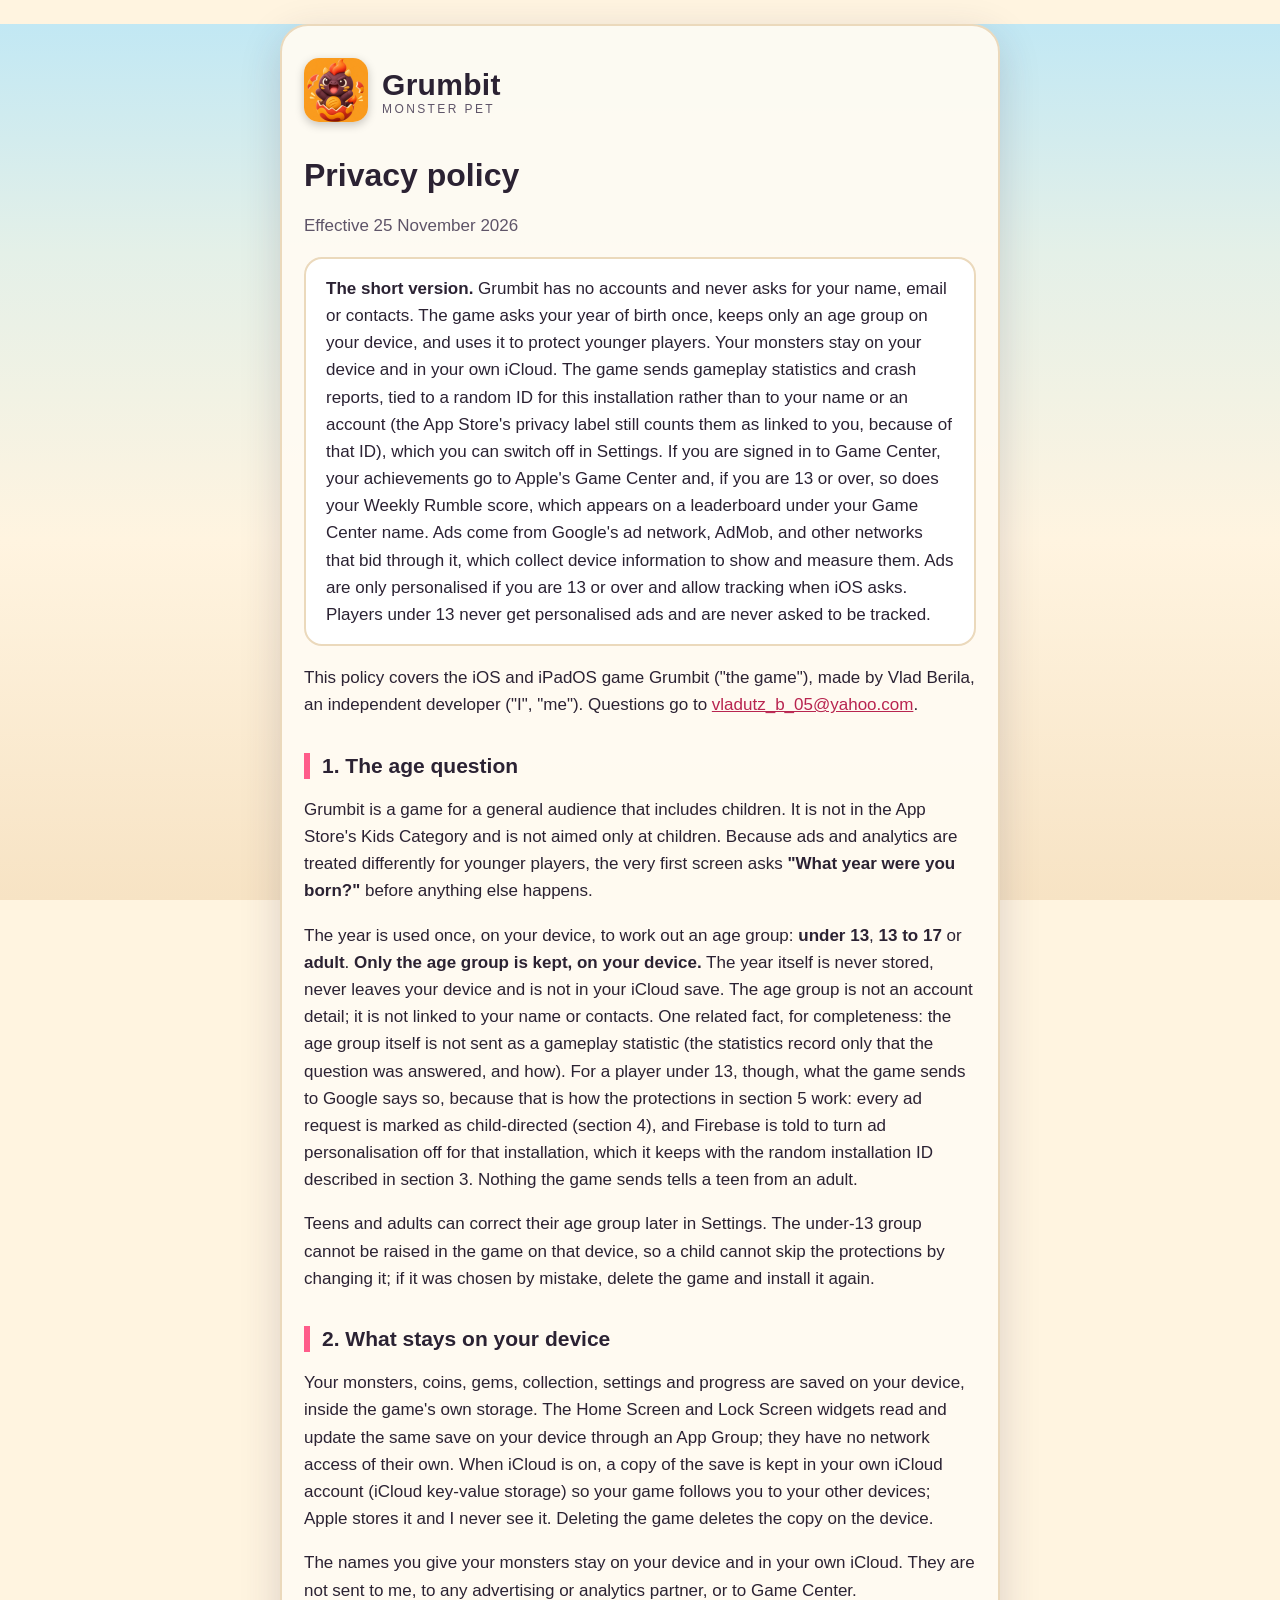
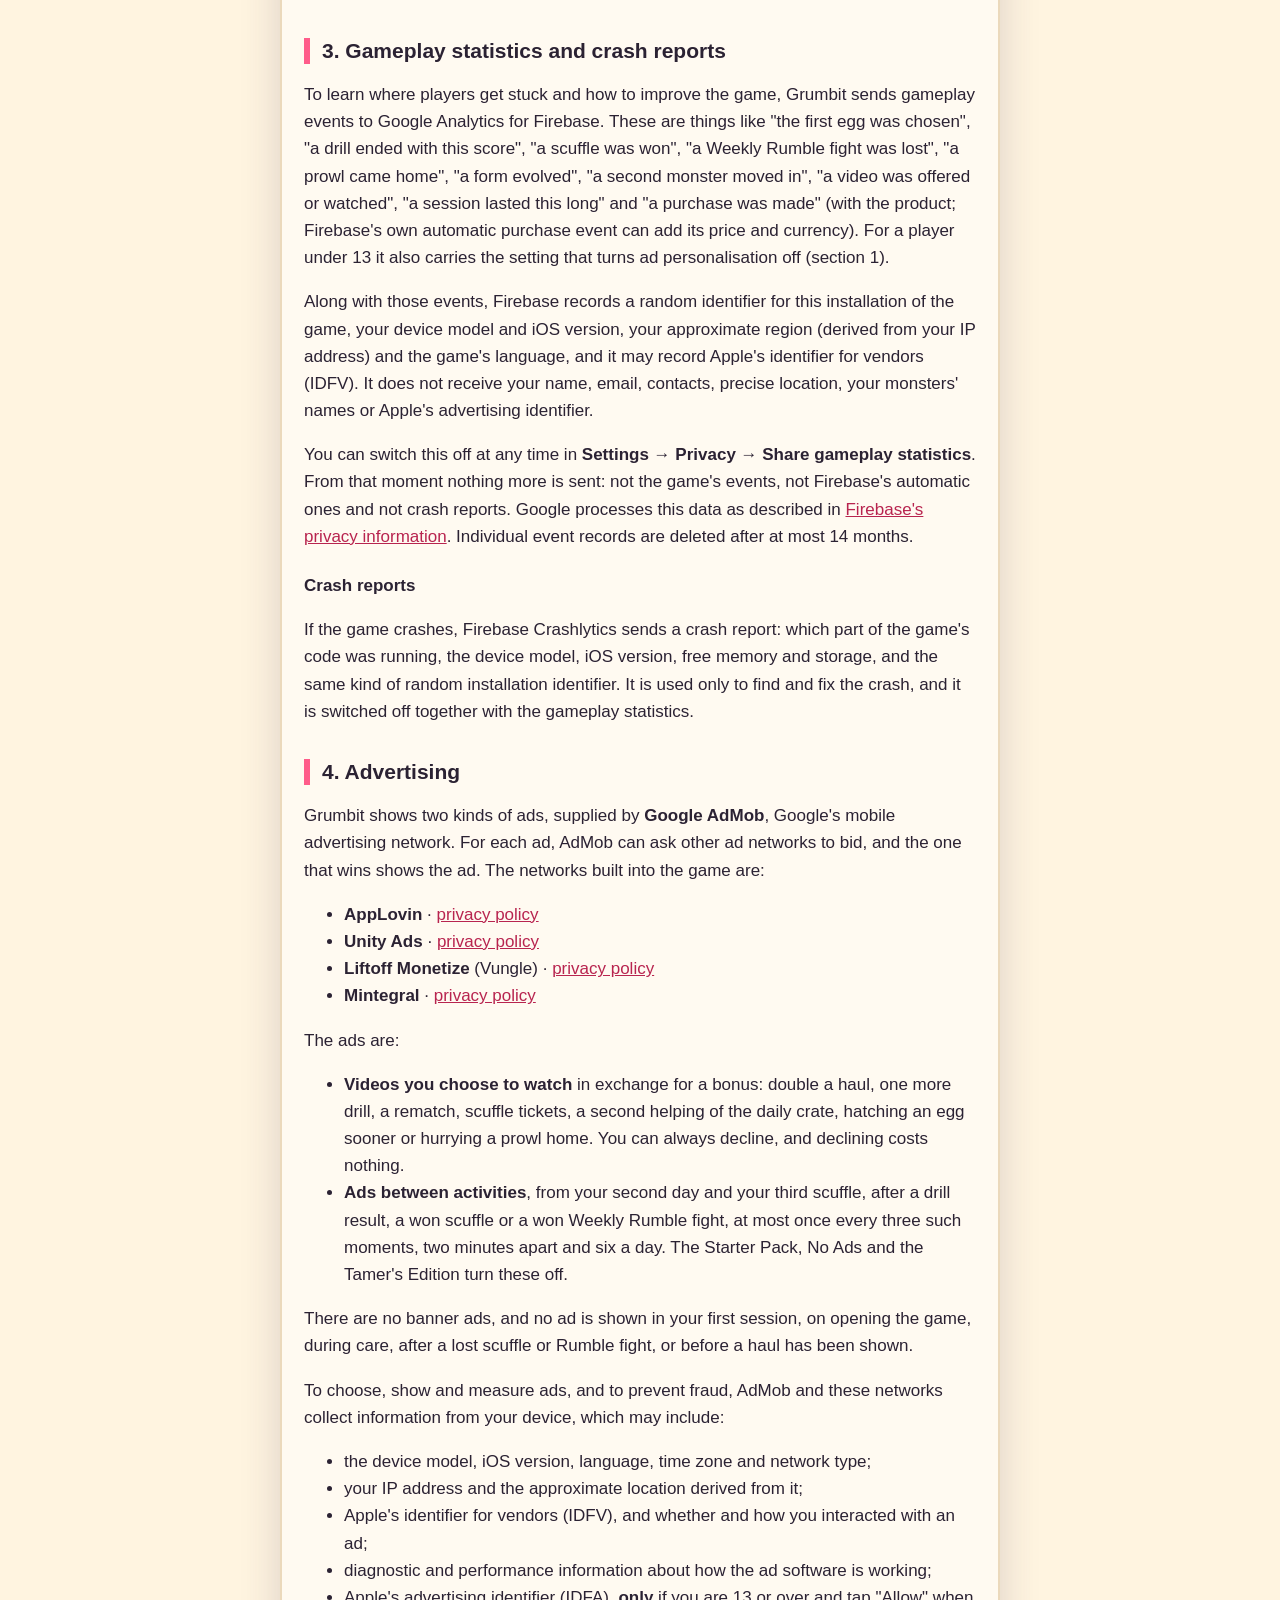
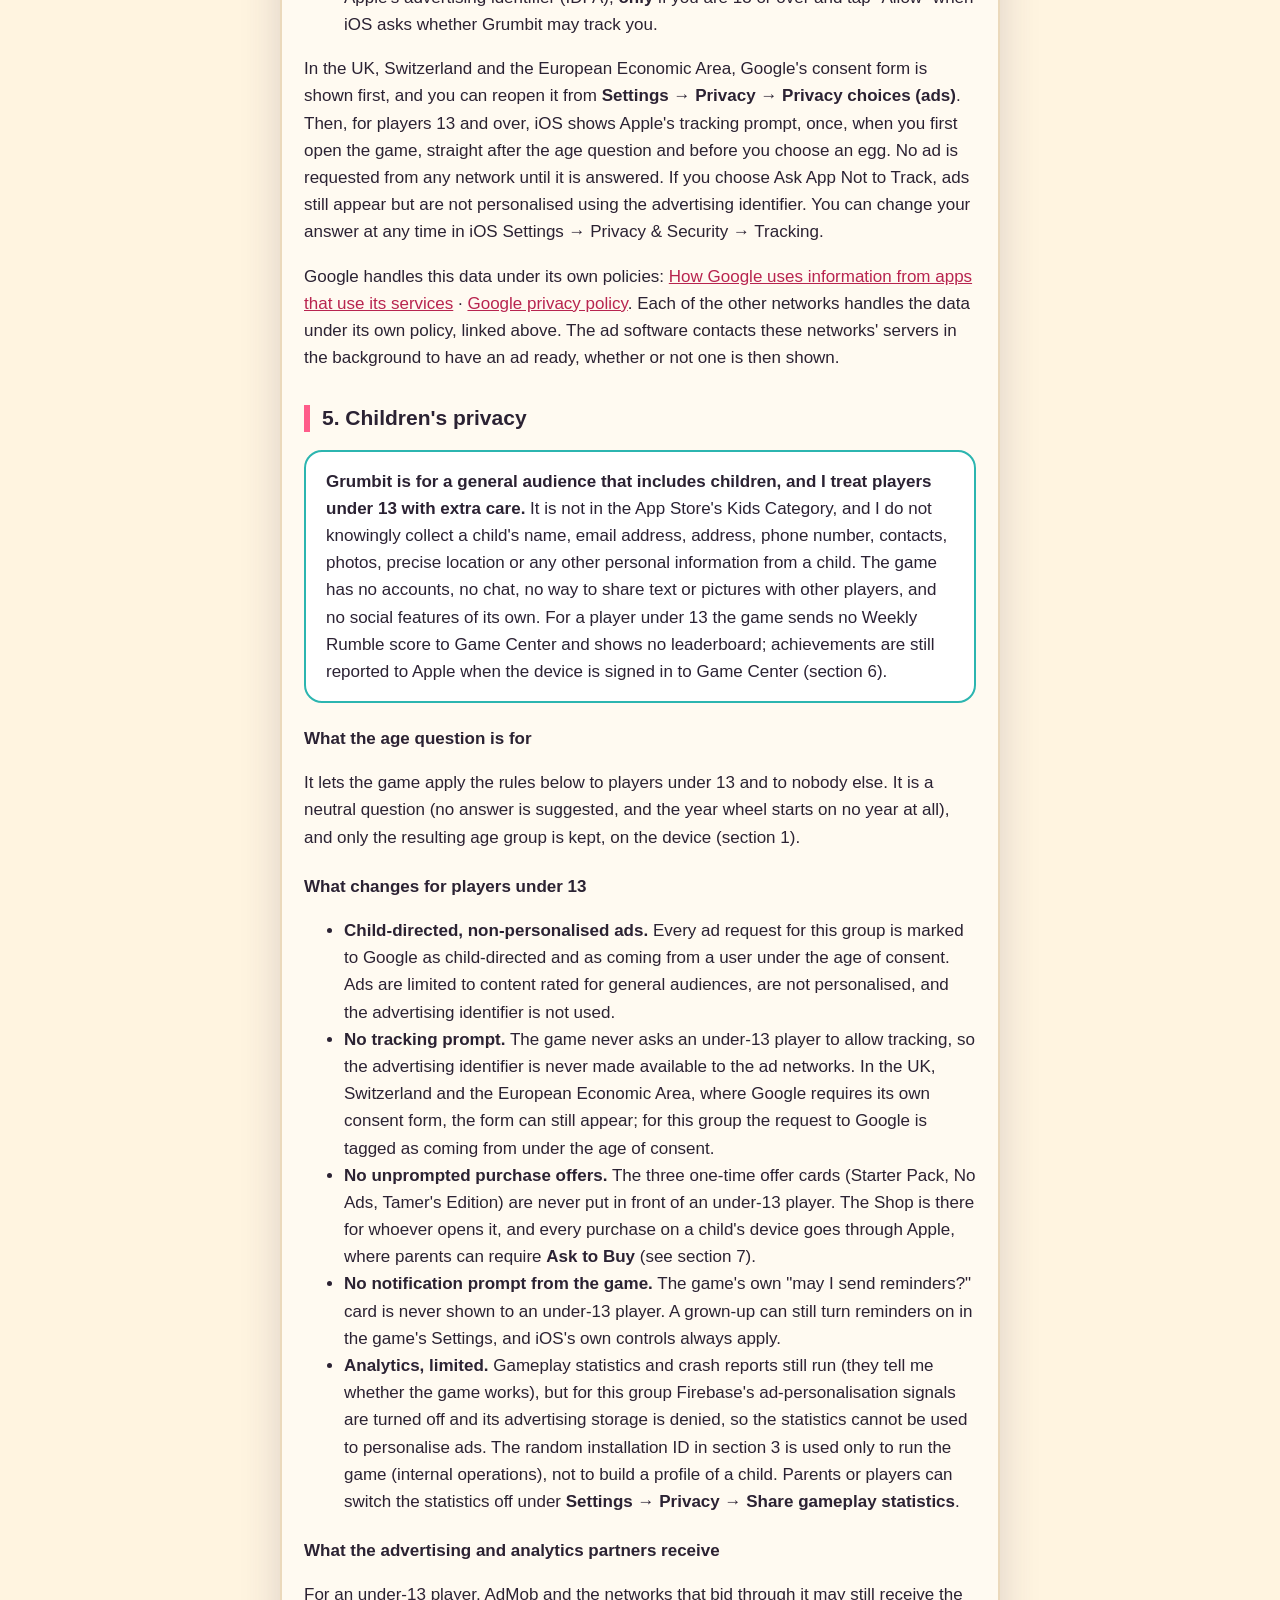
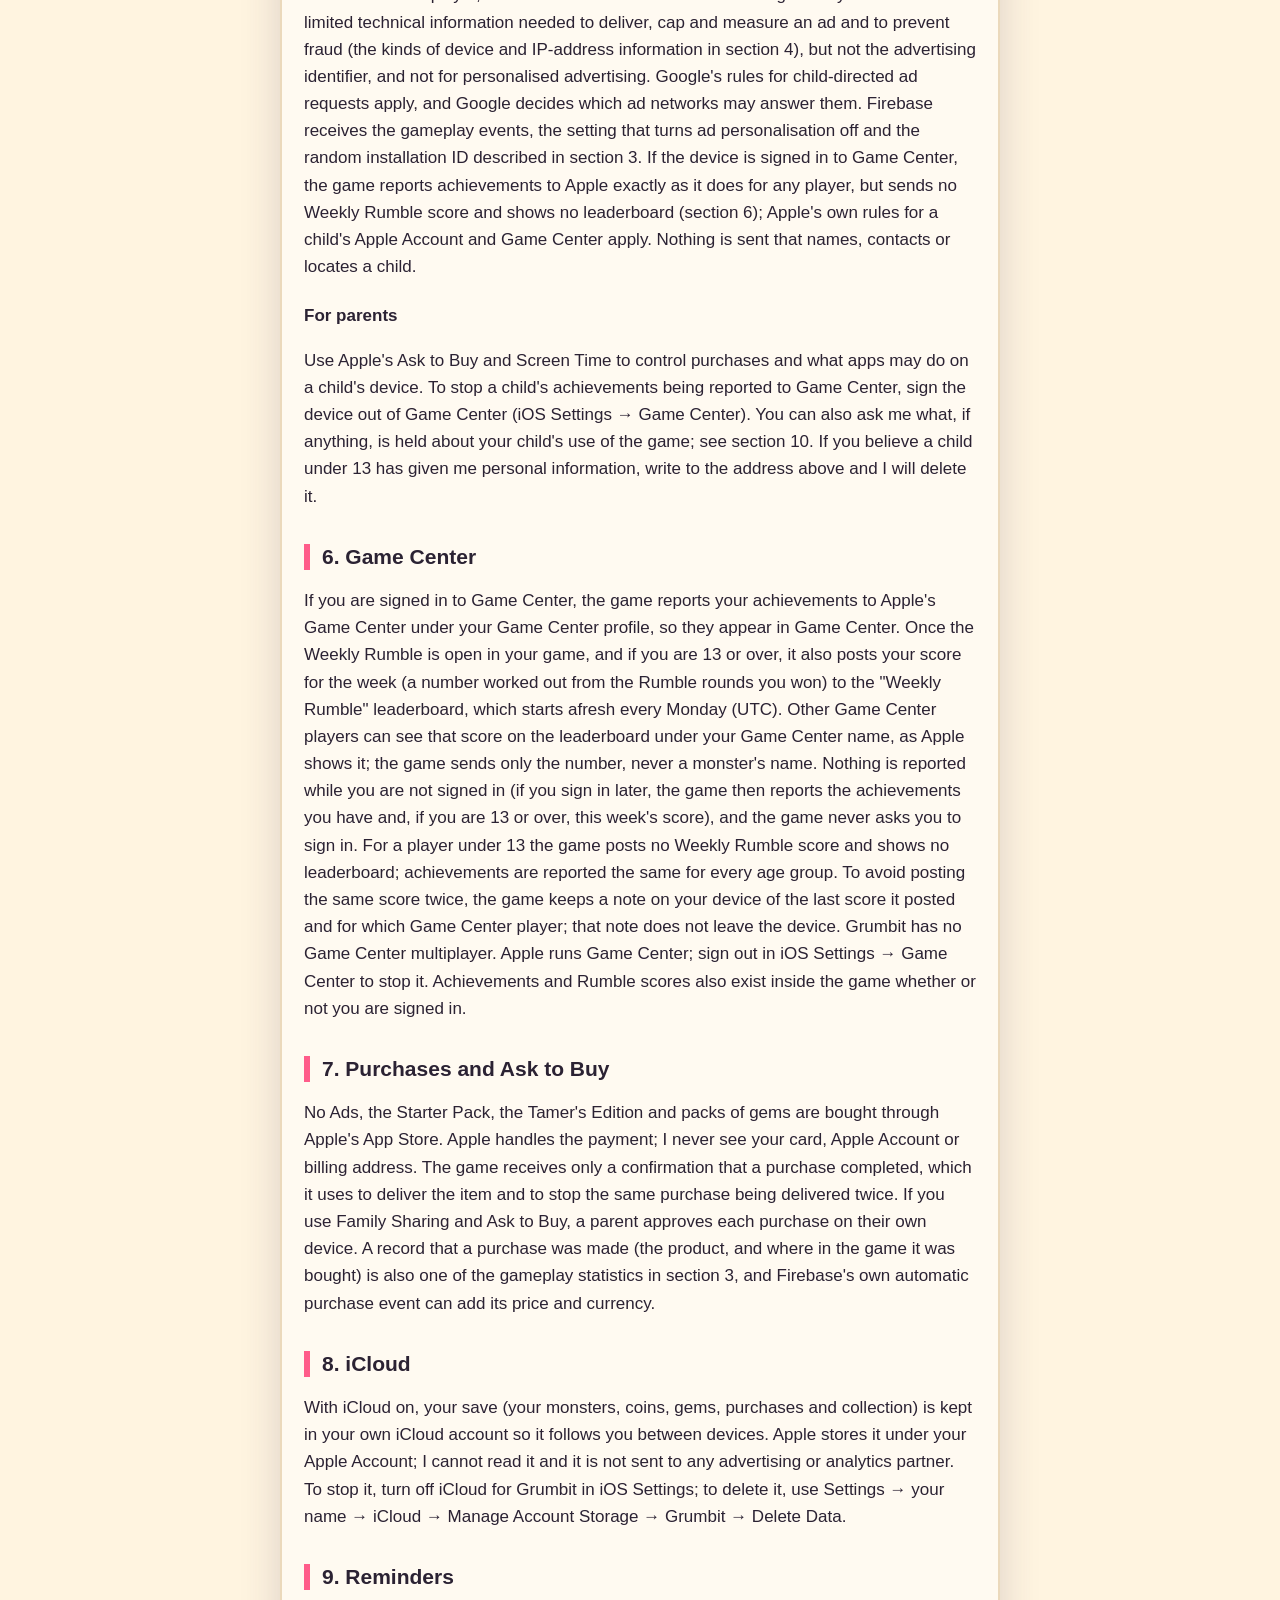
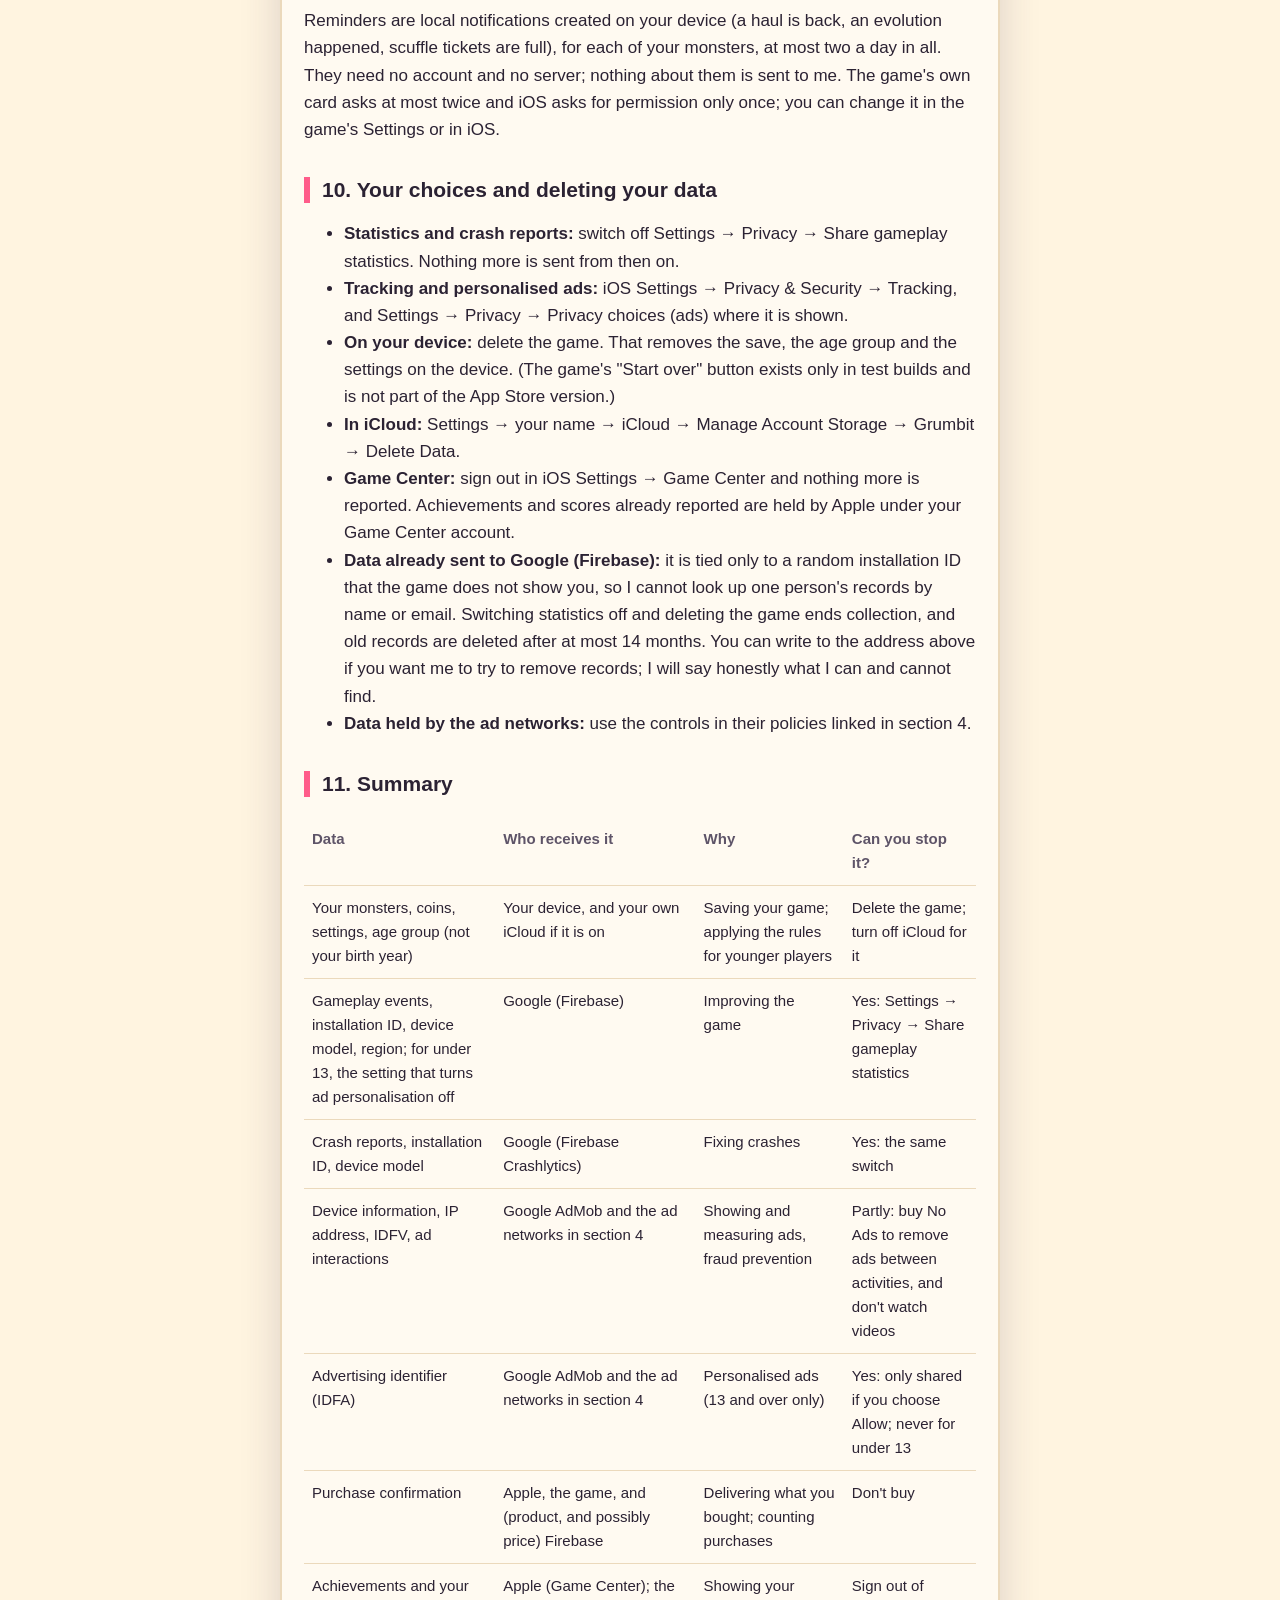
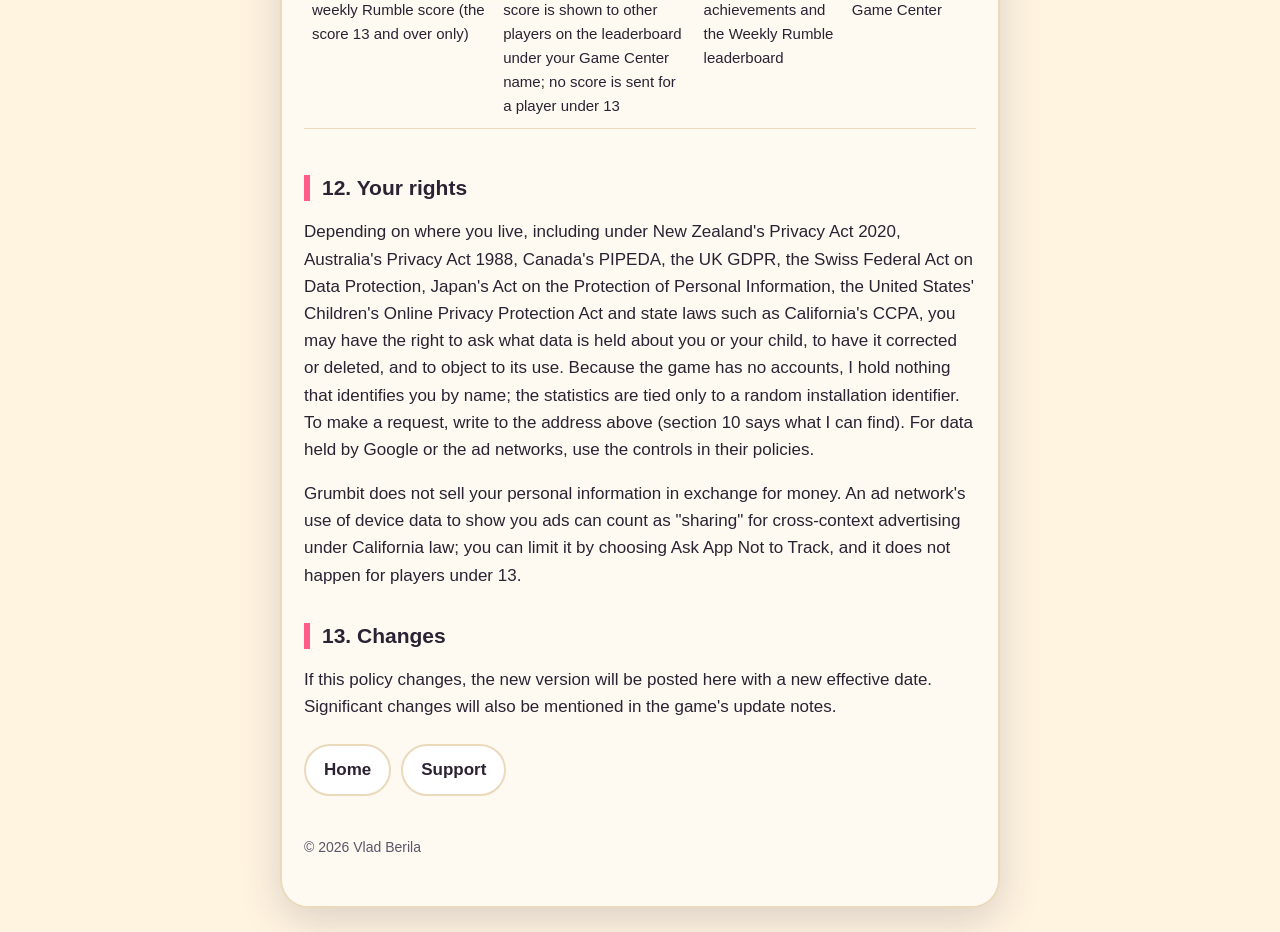
==== privacy.html @ beeee503 "Publish site from Grumbit site/" ====
<!doctype html>
<html lang="en">
<head>
  <meta charset="utf-8">
  <meta name="viewport" content="width=device-width, initial-scale=1">
  <title>Grumbit Privacy Policy</title>
  <meta name="description" content="What Grumbit collects, why, what changes for players under 13, and how to switch it off.">
  <link rel="icon" href="icon.png">
  <link rel="stylesheet" href="style.css">
</head>
<body>
<main>
  <header class="brand">
    <a href="./"><img src="icon.png" alt=""></a>
    <a href="./">
      <div class="name">Grumbit</div>
      <div class="tagline">Monster pet</div>
    </a>
  </header>

  <h1>Privacy policy</h1>
  <p class="dim">Effective 25 November 2026</p>

  <div class="panel">
    <p><strong>The short version.</strong> Grumbit has no accounts and never asks for your name,
    email or contacts. The game asks your year of birth once, keeps only an age group on your
    device, and uses it to protect younger players. Your monsters stay on your device and in
    your own iCloud. The game sends gameplay statistics and crash reports, tied to a random ID for
    this installation rather than to your name or an account (the App Store's privacy label still
    counts them as linked to you, because of that ID), which you can switch off in Settings. If you are signed in to Game Center,
    your achievements go to Apple's Game Center and, if you are 13 or over, so does your Weekly
    Rumble score, which appears on a leaderboard under your Game Center name. Ads come from Google's ad network,
    AdMob, and other networks that bid through it, which collect device information to show and
    measure them. Ads are only personalised if you are 13 or over and allow tracking when iOS
    asks. Players under 13 never get personalised ads and are never asked to be tracked.</p>
  </div>

  <p>This policy covers the iOS and iPadOS game Grumbit ("the game"), made by Vlad Berila, an
  independent developer ("I", "me"). Questions go to
  <a href="mailto:vladutz_b_05@yahoo.com?subject=Grumbit%20privacy">vladutz_b_05@yahoo.com</a>.</p>

  <h2>1. The age question</h2>
  <p>Grumbit is a game for a general audience that includes children. It is not in the App
  Store's Kids Category and is not aimed only at children. Because ads and analytics are
  treated differently for younger players, the very first screen asks <strong>"What year were
  you born?"</strong> before anything else happens.</p>
  <p>The year is used once, on your device, to work out an age group: <strong>under 13</strong>,
  <strong>13 to 17</strong> or <strong>adult</strong>. <strong>Only the age group is kept, on
  your device.</strong> The year itself is never stored, never leaves your device and is not in
  your iCloud save. The age group is not an account detail; it is not linked to your name or
  contacts. One related fact, for completeness: the age group itself is not sent as a gameplay
  statistic (the statistics record only that the question was answered, and how). For a player
  under 13, though, what the game sends to Google says so, because that is how the protections in
  section 5 work: every ad request is marked as child-directed (section 4), and Firebase is told
  to turn ad personalisation off for that installation, which it keeps with the random
  installation ID described in section 3. Nothing the game sends tells a teen from an adult.</p>
  <p>Teens and adults can correct their age group later in Settings. The under-13 group cannot
  be raised in the game on that device, so a child cannot skip the protections by changing it;
  if it was chosen by mistake, delete the game and install it again.</p>

  <h2>2. What stays on your device</h2>
  <p>Your monsters, coins, gems, collection, settings and progress are saved on your device,
  inside the game's own storage. The Home Screen and Lock Screen widgets read and update the
  same save on your device through an App Group; they have no network access of their own. When
  iCloud is on, a copy of the save is kept in your own iCloud account (iCloud key-value storage)
  so your game follows you to your other devices; Apple stores it and I never see it. Deleting
  the game deletes the copy on the device.</p>
  <p>The names you give your monsters stay on your device and in your own iCloud. They are not
  sent to me, to any advertising or analytics partner, or to Game Center.</p>

  <h2>3. Gameplay statistics and crash reports</h2>
  <p>To learn where players get stuck and how to improve the game, Grumbit sends gameplay events
  to Google Analytics for Firebase. These are things like "the first egg was chosen", "a drill
  ended with this score", "a scuffle was won", "a Weekly Rumble fight was lost", "a prowl came
  home", "a form evolved", "a second monster moved in", "a video was offered or watched", "a
  session lasted this long" and "a purchase was made" (with the product; Firebase's own
  automatic purchase event can add its price and currency). For a player under 13 it also
  carries the setting that turns ad personalisation off (section 1).</p>
  <p>Along with those events, Firebase records a random identifier for this installation of the
  game, your device model and iOS version, your approximate region (derived from your IP
  address) and the game's language, and it may record Apple's identifier for vendors (IDFV). It
  does not receive your name, email, contacts, precise location, your monsters' names or Apple's
  advertising identifier.</p>
  <p>You can switch this off at any time in <strong>Settings → Privacy → Share gameplay
  statistics</strong>. From that moment nothing more is sent: not the game's events, not
  Firebase's automatic ones and not crash reports. Google processes this data as described in
  <a href="https://firebase.google.com/support/privacy">Firebase's privacy information</a>.
  Individual event records are deleted after at most 14 months.</p>
  <h3>Crash reports</h3>
  <p>If the game crashes, Firebase Crashlytics sends a crash report: which part of the game's
  code was running, the device model, iOS version, free memory and storage, and the same kind of
  random installation identifier. It is used only to find and fix the crash, and it is switched
  off together with the gameplay statistics.</p>

  <h2>4. Advertising</h2>
  <p>Grumbit shows two kinds of ads, supplied by <strong>Google AdMob</strong>, Google's mobile
  advertising network. For each ad, AdMob can ask other ad networks to bid, and the one that
  wins shows the ad. The networks built into the game are:</p>
  <ul>
    <li><strong>AppLovin</strong> ·
      <a href="https://www.applovin.com/privacy/">privacy policy</a></li>
    <li><strong>Unity Ads</strong> ·
      <a href="https://unity.com/legal/privacy-policy">privacy policy</a></li>
    <li><strong>Liftoff Monetize</strong> (Vungle) ·
      <a href="https://liftoff.io/privacy-policy/">privacy policy</a></li>
    <li><strong>Mintegral</strong> ·
      <a href="https://www.mintegral.com/en/privacy/">privacy policy</a></li>
  </ul>
  <p>The ads are:</p>
  <ul>
    <li><strong>Videos you choose to watch</strong> in exchange for a bonus: double a haul, one
    more drill, a rematch, scuffle tickets, a second helping of the daily crate, hatching an
    egg sooner or hurrying a prowl home. You can always decline, and declining costs nothing.</li>
    <li><strong>Ads between activities</strong>, from your second day and your third scuffle,
    after a drill result, a won scuffle or a won Weekly Rumble fight, at most once every three such
    moments, two minutes apart and six a day. The Starter Pack, No Ads and the Tamer's Edition turn
    these off.</li>
  </ul>
  <p>There are no banner ads, and no ad is shown in your first session, on opening the game,
  during care, after a lost scuffle or Rumble fight, or before a haul has been shown.</p>
  <p>To choose, show and measure ads, and to prevent fraud, AdMob and these networks collect
  information from your device, which may include:</p>
  <ul>
    <li>the device model, iOS version, language, time zone and network type;</li>
    <li>your IP address and the approximate location derived from it;</li>
    <li>Apple's identifier for vendors (IDFV), and whether and how you interacted with an
    ad;</li>
    <li>diagnostic and performance information about how the ad software is working;</li>
    <li>Apple's advertising identifier (IDFA), <strong>only</strong> if you are 13 or over and
    tap "Allow" when iOS asks whether Grumbit may track you.</li>
  </ul>
  <p>In the UK, Switzerland and the European Economic Area, Google's consent form is shown first,
  and you can reopen it from <strong>Settings → Privacy → Privacy choices (ads)</strong>.
  Then, for players 13 and over, iOS shows Apple's tracking prompt, once, when you first open
  the game, straight after the age question and before you choose an egg. No ad is requested
  from any network until it is answered. If you choose Ask App Not to Track, ads still appear but
  are not personalised using the advertising identifier. You can change your answer at any time
  in iOS Settings → Privacy &amp; Security → Tracking.</p>
  <p>Google handles this data under its own policies:
  <a href="https://policies.google.com/technologies/partner-sites">How Google uses information
  from apps that use its services</a> ·
  <a href="https://policies.google.com/privacy">Google privacy policy</a>. Each of the other
  networks handles the data under its own policy, linked above. The ad software contacts these
  networks' servers in the background to have an ad ready, whether or not one is then shown.</p>

  <h2 id="children">5. Children's privacy</h2>
  <div class="panel kids">
    <p><strong>Grumbit is for a general audience that includes children, and I treat players
    under 13 with extra care.</strong> It is not in the App Store's Kids Category, and I do not
    knowingly collect a child's name, email address, address, phone number, contacts, photos,
    precise location or any other personal information from a child. The game has no accounts,
    no chat, no way to share text or pictures with other players, and no social features of its
    own. For a player under 13 the game sends no Weekly Rumble score to Game Center and shows no
    leaderboard; achievements are still reported to Apple when the device is signed in to Game
    Center (section 6).</p>
  </div>
  <h3>What the age question is for</h3>
  <p>It lets the game apply the rules below to players under 13 and to nobody else. It is a
  neutral question (no answer is suggested, and the year wheel starts on no year at all), and
  only the resulting age group is kept, on the device (section 1).</p>
  <h3>What changes for players under 13</h3>
  <ul>
    <li><strong>Child-directed, non-personalised ads.</strong> Every ad request for this group is
    marked to Google as child-directed and as coming from a user under the age of consent. Ads
    are limited to content rated for general audiences, are not personalised, and the advertising
    identifier is not used.</li>
    <li><strong>No tracking prompt.</strong> The game never asks an under-13 player to allow
    tracking, so the advertising identifier is never made available to the ad networks. In the
    UK, Switzerland and the European Economic Area, where Google requires its own consent form,
    the form can still appear; for this group the request to Google is tagged as coming from
    under the age of consent.</li>
    <li><strong>No unprompted purchase offers.</strong> The three one-time offer cards (Starter
    Pack, No Ads, Tamer's Edition) are never put in front of an under-13 player. The Shop is
    there for whoever opens it, and every purchase on a child's device goes through Apple, where
    parents can require <strong>Ask to Buy</strong> (see section 7).</li>
    <li><strong>No notification prompt from the game.</strong> The game's own "may I send
    reminders?" card is never shown to an under-13 player. A grown-up can still turn reminders on
    in the game's Settings, and iOS's own controls always apply.</li>
    <li><strong>Analytics, limited.</strong> Gameplay statistics and crash reports still run
    (they tell me whether the game works), but for this group Firebase's ad-personalisation
    signals are turned off and its advertising storage is denied, so the statistics cannot be
    used to personalise ads. The random installation ID in section 3 is used only to run the game
    (internal operations), not to build a profile of a child. Parents or players can switch the
    statistics off under <strong>Settings → Privacy → Share gameplay statistics</strong>.</li>
  </ul>
  <h3>What the advertising and analytics partners receive</h3>
  <p>For an under-13 player, AdMob and the networks that bid through it may still receive the
  limited technical information needed to deliver, cap and measure an ad and to prevent fraud
  (the kinds of device and IP-address information in section 4), but not the advertising
  identifier, and not for personalised advertising. Google's rules for child-directed ad
  requests apply, and Google decides which ad networks may answer them. Firebase receives the
  gameplay events, the setting that turns ad personalisation off and the random installation ID
  described in section 3. If the device is signed in to Game Center, the game reports
  achievements to Apple exactly as it does for any player, but sends no Weekly Rumble score and
  shows no leaderboard (section 6); Apple's own rules for a child's Apple Account and Game Center
  apply. Nothing is sent that names, contacts or
  locates a child.</p>
  <h3>For parents</h3>
  <p>Use Apple's Ask to Buy and Screen Time to control purchases and what apps may do on a
  child's device. To stop a child's achievements being reported to Game Center, sign the device out
  of Game Center (iOS Settings → Game Center). You can also ask me what, if anything, is held about your child's use of the
  game; see section 10. If you believe a child under 13 has given me personal information, write
  to the address above and I will delete it.</p>

  <h2>6. Game Center</h2>
  <p>If you are signed in to Game Center, the game reports your achievements to Apple's Game
  Center under your Game Center profile, so they appear in Game Center. Once the Weekly Rumble is
  open in your game, and if you are 13 or over, it also posts your score for the week (a number worked out from the Rumble
  rounds you won) to the "Weekly Rumble" leaderboard, which starts afresh every Monday (UTC).
  Other Game Center players can see that score on the leaderboard under your Game Center name, as
  Apple shows it; the game sends only the number, never a monster's name. Nothing is reported
  while you are not signed in (if you sign in later, the game then reports the achievements you
  have and, if you are 13 or over, this week's score), and the game never asks you to sign in. For a player under 13 the game posts no Weekly Rumble
  score and shows no leaderboard; achievements are reported the same for every age group. To avoid posting the same score twice, the game keeps
  a note on your device of the last score it posted and for which Game Center player; that note
  does not leave the device. Grumbit has no Game Center multiplayer. Apple runs Game Center; sign
  out in iOS Settings → Game Center to stop it. Achievements and Rumble scores also exist inside
  the game whether or not you are signed in.</p>

  <h2>7. Purchases and Ask to Buy</h2>
  <p>No Ads, the Starter Pack, the Tamer's Edition and packs of gems are bought through Apple's
  App Store. Apple handles the payment; I never see your card, Apple Account or billing address.
  The game receives only a confirmation that a purchase completed, which it uses to deliver the
  item and to stop the same purchase being delivered twice. If you use Family Sharing and Ask to
  Buy, a parent approves each purchase on their own device. A record that a purchase was made (the
  product, and where in the game it was bought) is also one of the gameplay statistics in
  section 3, and Firebase's own automatic purchase event can add its price and currency.</p>

  <h2>8. iCloud</h2>
  <p>With iCloud on, your save (your monsters, coins, gems, purchases and collection) is kept in
  your own iCloud account so it follows you between devices. Apple stores it under your Apple
  Account; I cannot read it and it is not sent to any advertising or analytics partner. To stop
  it, turn off iCloud for Grumbit in iOS Settings; to delete it, use Settings → your name →
  iCloud → Manage Account Storage → Grumbit → Delete Data.</p>

  <h2>9. Reminders</h2>
  <p>Reminders are local notifications created on your device (a haul is back, an evolution
  happened, scuffle tickets are full), for each of your monsters, at most two a day in all. They
  need no account and no server; nothing about them is sent to me. The game's own card asks at
  most twice and iOS asks for permission only once; you can change it in the game's Settings or
  in iOS.</p>

  <h2>10. Your choices and deleting your data</h2>
  <ul>
    <li><strong>Statistics and crash reports:</strong> switch off Settings → Privacy → Share
    gameplay statistics. Nothing more is sent from then on.</li>
    <li><strong>Tracking and personalised ads:</strong> iOS Settings → Privacy &amp; Security →
    Tracking, and Settings → Privacy → Privacy choices (ads) where it is shown.</li>
    <li><strong>On your device:</strong> delete the game. That removes the save, the age group
    and the settings on the device. (The game's "Start over" button exists only in test builds
    and is not part of the App Store version.)</li>
    <li><strong>In iCloud:</strong> Settings → your name → iCloud → Manage Account Storage →
    Grumbit → Delete Data.</li>
    <li><strong>Game Center:</strong> sign out in iOS Settings → Game Center and nothing more is
    reported. Achievements and scores already reported are held by Apple under your Game Center
    account.</li>
    <li><strong>Data already sent to Google (Firebase):</strong> it is tied only to a random
    installation ID that the game does not show you, so I cannot look up one person's records by
    name or email. Switching statistics off and deleting the game ends collection, and old records
    are deleted after at most 14 months. You can write to the address above if you want me to
    try to remove records; I will say honestly what I can and cannot find.</li>
    <li><strong>Data held by the ad networks:</strong> use the controls in their policies linked
    in section 4.</li>
  </ul>

  <h2>11. Summary</h2>
  <div class="table-wrap">
  <table>
    <tr><th>Data</th><th>Who receives it</th><th>Why</th><th>Can you stop it?</th></tr>
    <tr><td>Your monsters, coins, settings, age group (not your birth year)</td>
        <td>Your device, and your own iCloud if it is on</td>
        <td>Saving your game; applying the rules for younger players</td>
        <td>Delete the game; turn off iCloud for it</td></tr>
    <tr><td>Gameplay events, installation ID, device model, region; for under 13, the setting that turns ad personalisation off</td>
        <td>Google (Firebase)</td>
        <td>Improving the game</td><td>Yes: Settings → Privacy → Share gameplay statistics</td></tr>
    <tr><td>Crash reports, installation ID, device model</td>
        <td>Google (Firebase Crashlytics)</td>
        <td>Fixing crashes</td><td>Yes: the same switch</td></tr>
    <tr><td>Device information, IP address, IDFV, ad interactions</td>
        <td>Google AdMob and the ad networks in section 4</td>
        <td>Showing and measuring ads, fraud prevention</td>
        <td>Partly: buy No Ads to remove ads between activities, and don't watch videos</td></tr>
    <tr><td>Advertising identifier (IDFA)</td>
        <td>Google AdMob and the ad networks in section 4</td>
        <td>Personalised ads (13 and over only)</td><td>Yes: only shared if you choose Allow; never for under 13</td></tr>
    <tr><td>Purchase confirmation</td><td>Apple, the game, and (product, and possibly price) Firebase</td>
        <td>Delivering what you bought; counting purchases</td><td>Don't buy</td></tr>
    <tr><td>Achievements and your weekly Rumble score (the score 13 and over only)</td>
        <td>Apple (Game Center); the score is shown to other players on the leaderboard under your Game Center name; no score is sent for a player under 13</td>
        <td>Showing your achievements and the Weekly Rumble leaderboard</td><td>Sign out of Game Center</td></tr>
  </table>
  </div>

  <h2>12. Your rights</h2>
  <p>Depending on where you live, including under New Zealand's Privacy Act 2020, Australia's
  Privacy Act 1988, Canada's PIPEDA, the UK GDPR, the Swiss Federal Act on Data Protection,
  Japan's Act on the Protection of Personal Information, the United States' Children's Online
  Privacy Protection Act and state laws such as California's CCPA, you may have the right to ask
  what data is held about you or your child, to have it corrected or deleted, and to object to its
  use. Because the game has no accounts, I hold nothing that identifies you by name; the
  statistics are tied only to a random installation identifier. To make a request, write to the
  address above (section 10 says what I can find). For data held by Google or the ad networks, use
  the controls in their policies.</p>
  <p>Grumbit does not sell your personal information in exchange for money. An ad network's use of
  device data to show you ads can count as "sharing" for cross-context advertising under
  California law; you can limit it by choosing Ask App Not to Track, and it does not happen for
  players under 13.</p>

  <h2>13. Changes</h2>
  <p>If this policy changes, the new version will be posted here with a new effective date.
  Significant changes will also be mentioned in the game's update notes.</p>

  <nav class="links">
    <a href="./">Home</a>
    <a href="support.html">Support</a>
  </nav>

  <footer>© 2026 Vlad Berila</footer>
</main>
</body>
</html>
---- style.css ----
/* Grumbit site; colours from Grumbit/Model/Palette.swift (06 §2). */
:root {
  --sky: #BEE7F5;
  --cream: #FFF4E0;
  --clay: #E7B98A;
  --wood: #C98B5A;
  --dusk: #F2A7A0;
  --night: #3A2E4F;
  --ink: #2B2233;
  --ink-dim: #5E5468;
  --punch: #FF5C8A;
  --punch-deep: #B8244F;   /* text-safe version of punch on cream */
  --coin: #F7B733;
  --gem: #8A6CFF;
  --ember: #E8502E;
  --moss: #4FA85A;
  --tide: #2CB5B0;
  --panel: #FFFBF3;
  --panel-stroke: #EBD9BC;
}

* { box-sizing: border-box; }

html { background: var(--cream); }

body {
  margin: 0;
  min-height: 100vh;
  background: linear-gradient(180deg, var(--sky) 0%, #E4F0E8 28%, var(--cream) 60%, #F7E3C4 100%);
  background-attachment: fixed;
  color: var(--ink);
  font: 17px/1.6 ui-rounded, "SF Pro Rounded", -apple-system, BlinkMacSystemFont, "Segoe UI", Roboto, sans-serif;
  -webkit-text-size-adjust: 100%;
}

main {
  max-width: 720px;
  margin: 24px auto;
  padding: 32px 22px 48px;
  background: rgba(255, 251, 243, 0.95);
  border-radius: 28px;
  border: 2px solid var(--panel-stroke);
  box-shadow: 0 12px 40px rgba(58, 46, 79, 0.18);
}

header.brand { display: flex; align-items: center; gap: 14px; margin-bottom: 26px; }
header.brand img { width: 64px; height: 64px; border-radius: 15px; box-shadow: 0 3px 10px rgba(0,0,0,0.22); }
header.brand a { color: inherit; text-decoration: none; }
header.brand .name { font-size: 30px; font-weight: 900; line-height: 1.05; letter-spacing: 0.01em; }
header.brand .tagline { font-size: 12px; letter-spacing: 0.2em; color: var(--ink-dim); text-transform: uppercase; }

h1 { font-size: 32px; line-height: 1.2; margin: 0 0 8px; }
h2 {
  font-size: 21px; margin: 34px 0 8px; padding-left: 12px;
  border-left: 6px solid var(--punch);
  line-height: 1.25;
}
h3 { font-size: 17px; margin: 22px 0 4px; }
.dim { color: var(--ink-dim); }
a { color: var(--punch-deep); }

.hero { display: block; width: 100%; height: auto; border-radius: 20px; margin: 4px 0 20px; border: 2px solid var(--panel-stroke); }

.panel {
  background: #FFFFFF;
  border: 2px solid var(--panel-stroke);
  border-radius: 18px;
  padding: 16px 20px;
  margin: 18px 0;
}
.panel p:first-child { margin-top: 0; }
.panel p:last-child { margin-bottom: 0; }
.panel.kids { border-color: var(--tide); }

.lines { display: flex; gap: 8px; margin: 14px 0; flex-wrap: wrap; }
.lines span { padding: 4px 12px; border-radius: 999px; font-weight: 800; font-size: 14px; color: #fff; }
.lines .ember { background: #C8401F; }
.lines .moss { background: #2F7A3A; }
.lines .tide { background: #17807C; }
.lines .storm { background: #4A5A8C; }   /* Storm's body colour, Palette.swift */

table { width: 100%; border-collapse: collapse; margin: 12px 0; font-size: 15px; }
th, td { text-align: left; vertical-align: top; padding: 10px 8px; border-bottom: 1px solid var(--panel-stroke); }
th { color: var(--ink-dim); font-weight: 700; }
.table-wrap { overflow-x: auto; }

nav.links { display: flex; flex-wrap: wrap; gap: 10px; margin: 24px 0; }
nav.links a {
  padding: 10px 18px;
  border: 2px solid var(--panel-stroke);
  border-radius: 999px;
  background: #fff;
  color: var(--ink);
  text-decoration: none;
  font-weight: 800;
}
nav.links a.primary { background: var(--punch); border-color: var(--punch); color: var(--ink); }

footer { margin-top: 40px; font-size: 14px; color: var(--ink-dim); }

@media (max-width: 480px) {
  main { margin: 0; border-radius: 0; border-left: 0; border-right: 0; }
  h1 { font-size: 27px; }
  body { font-size: 16px; }
}

@media (prefers-color-scheme: dark) {
  html { background: var(--night); }
  body { background: linear-gradient(180deg, #2A2140 0%, var(--night) 100%); color: #F4ECE0; }
  main { background: rgba(58, 46, 79, 0.96); border-color: #54466E; }
  .panel { background: #46385F; border-color: #5E4F7C; }
  .dim, th, footer, header.brand .tagline { color: #CFC4DD; }
  a { color: #FFB3CA; }
  nav.links a { background: #46385F; color: #F4ECE0; border-color: #5E4F7C; }
  nav.links a.primary { background: var(--punch); color: var(--ink); }
  th, td { border-bottom-color: #5E4F7C; }
}
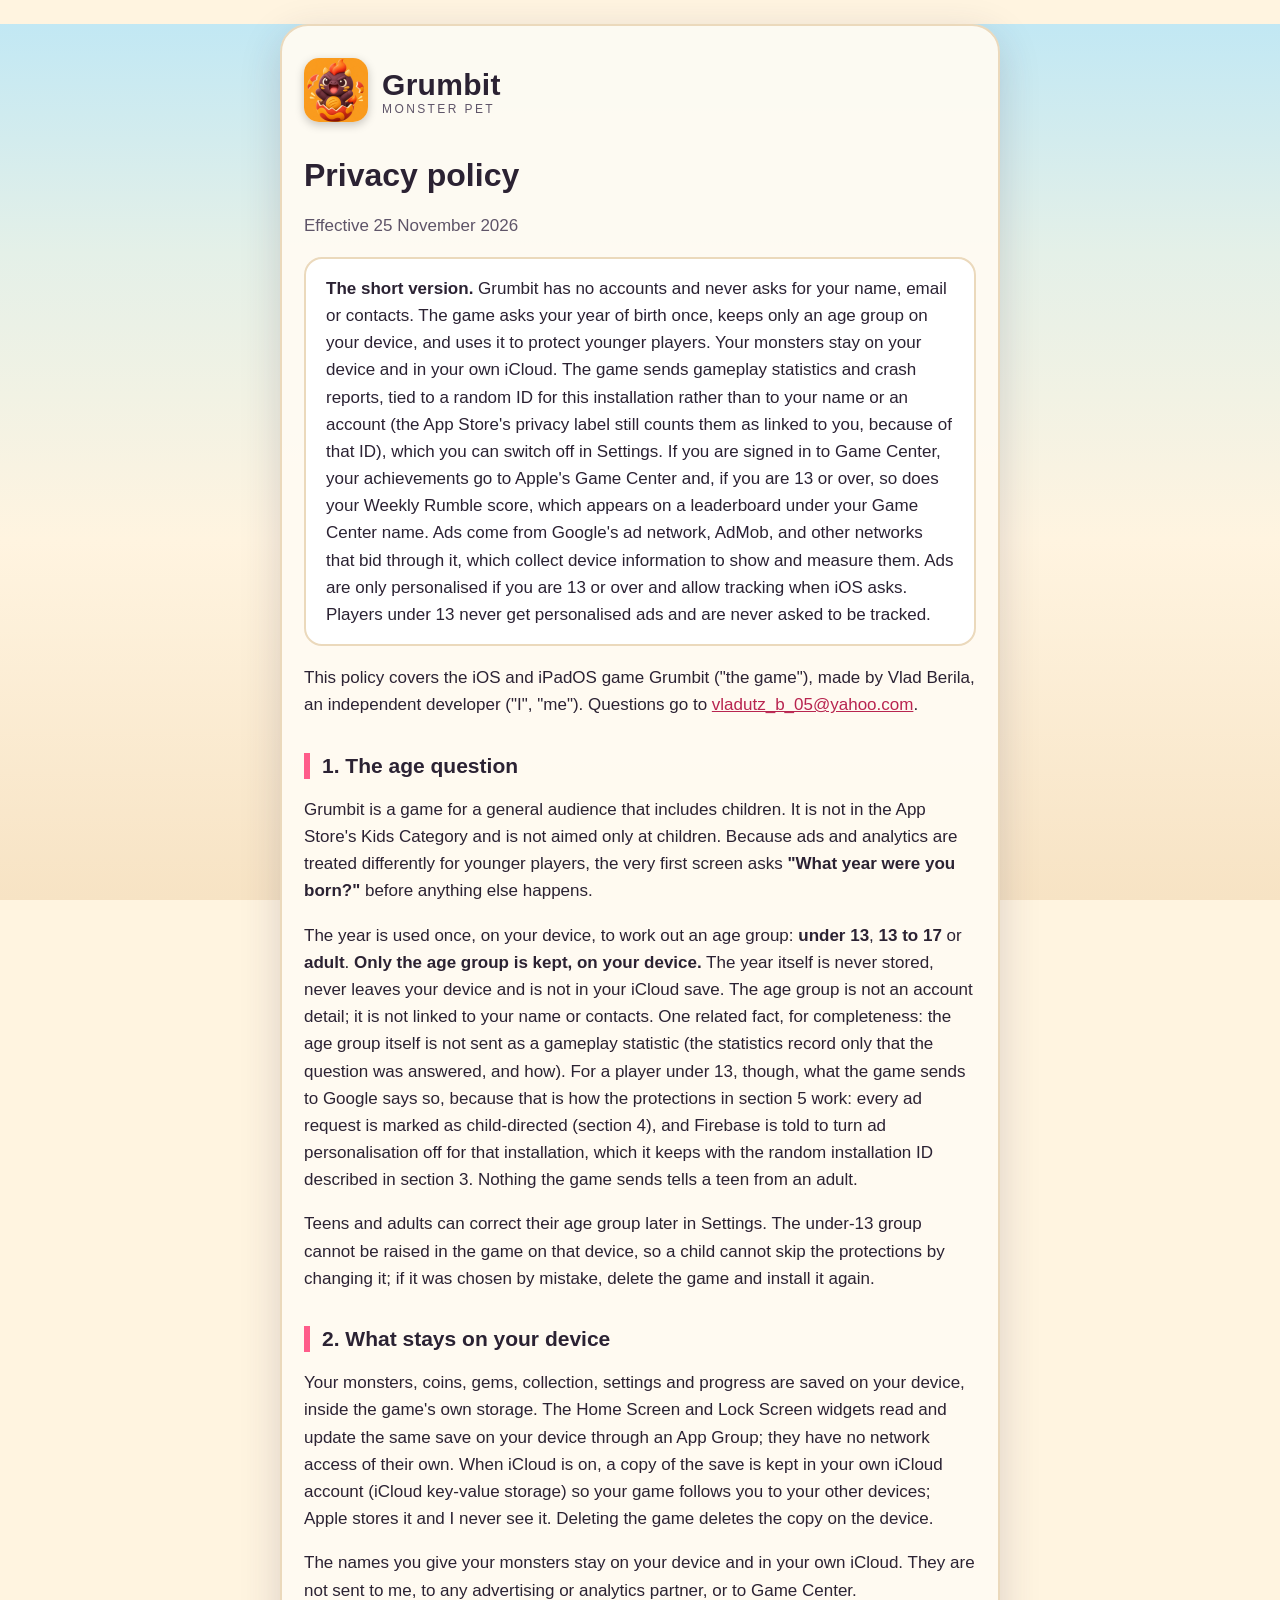
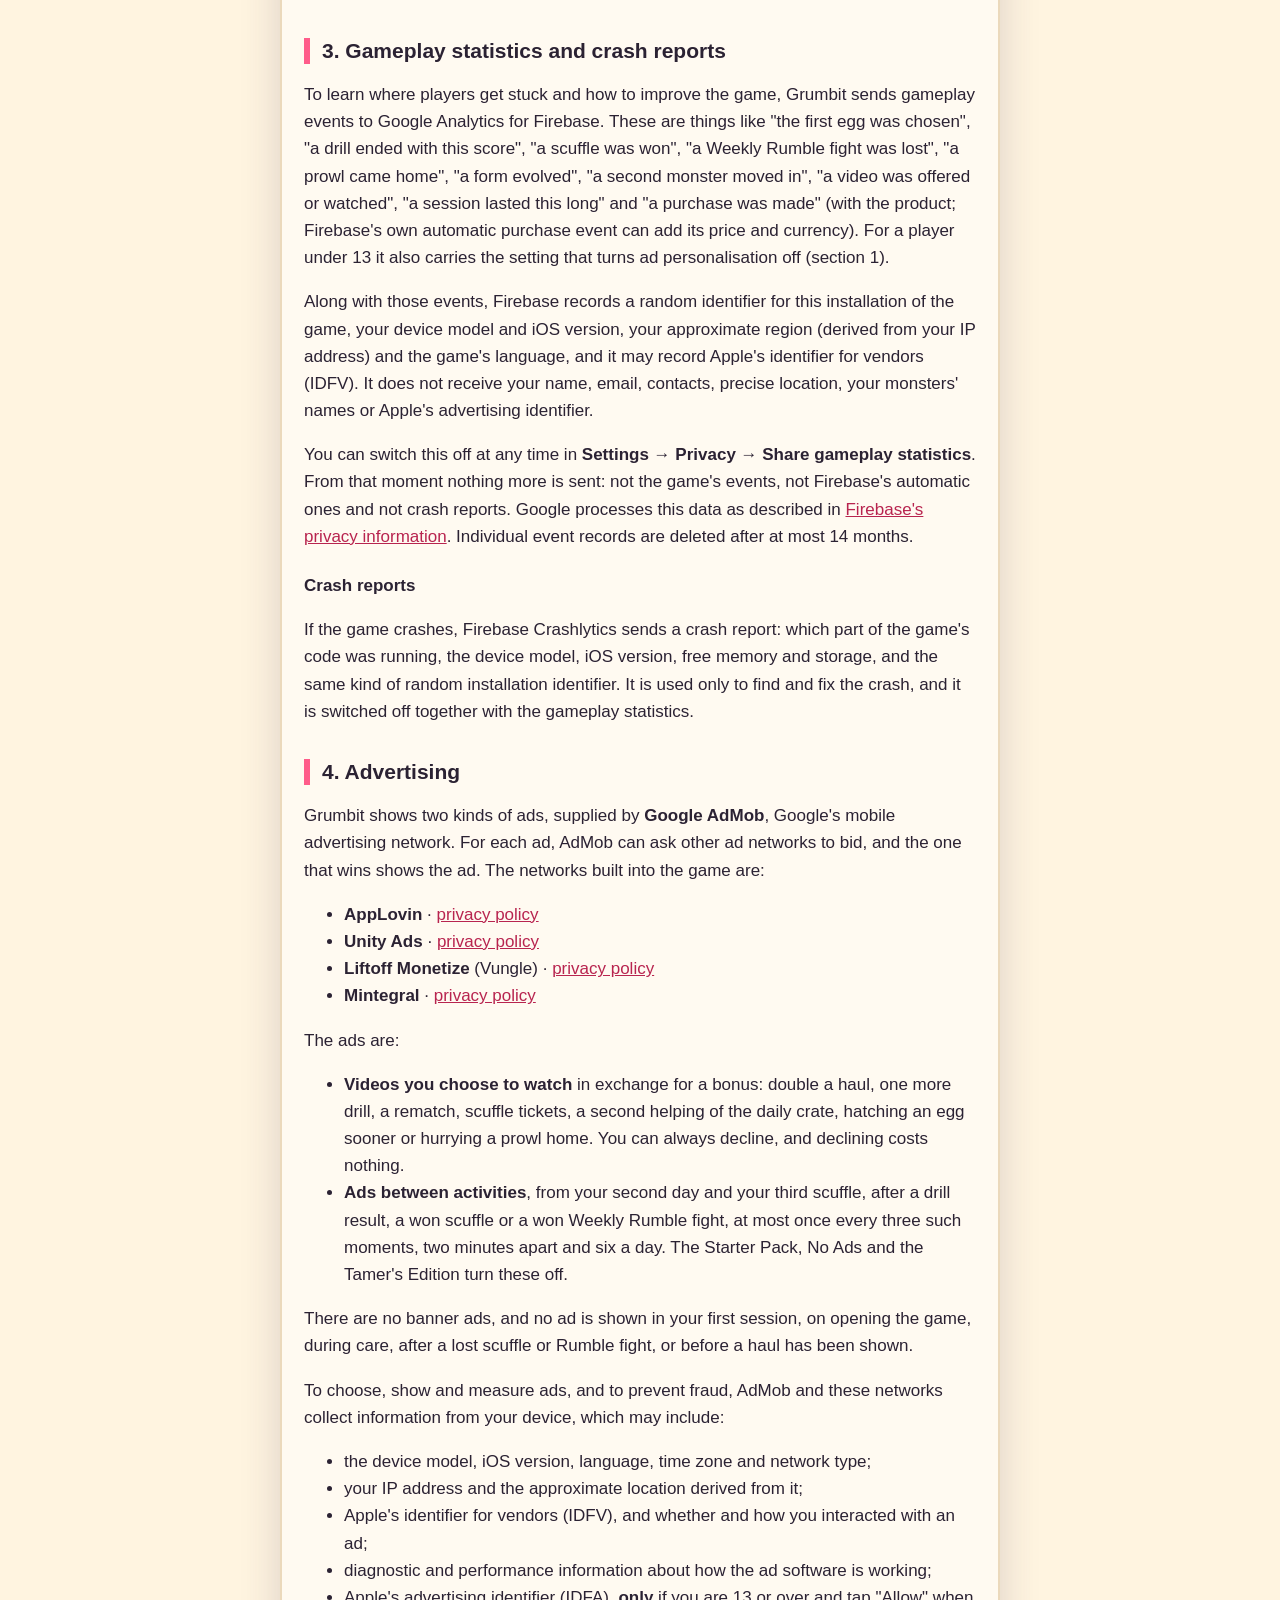
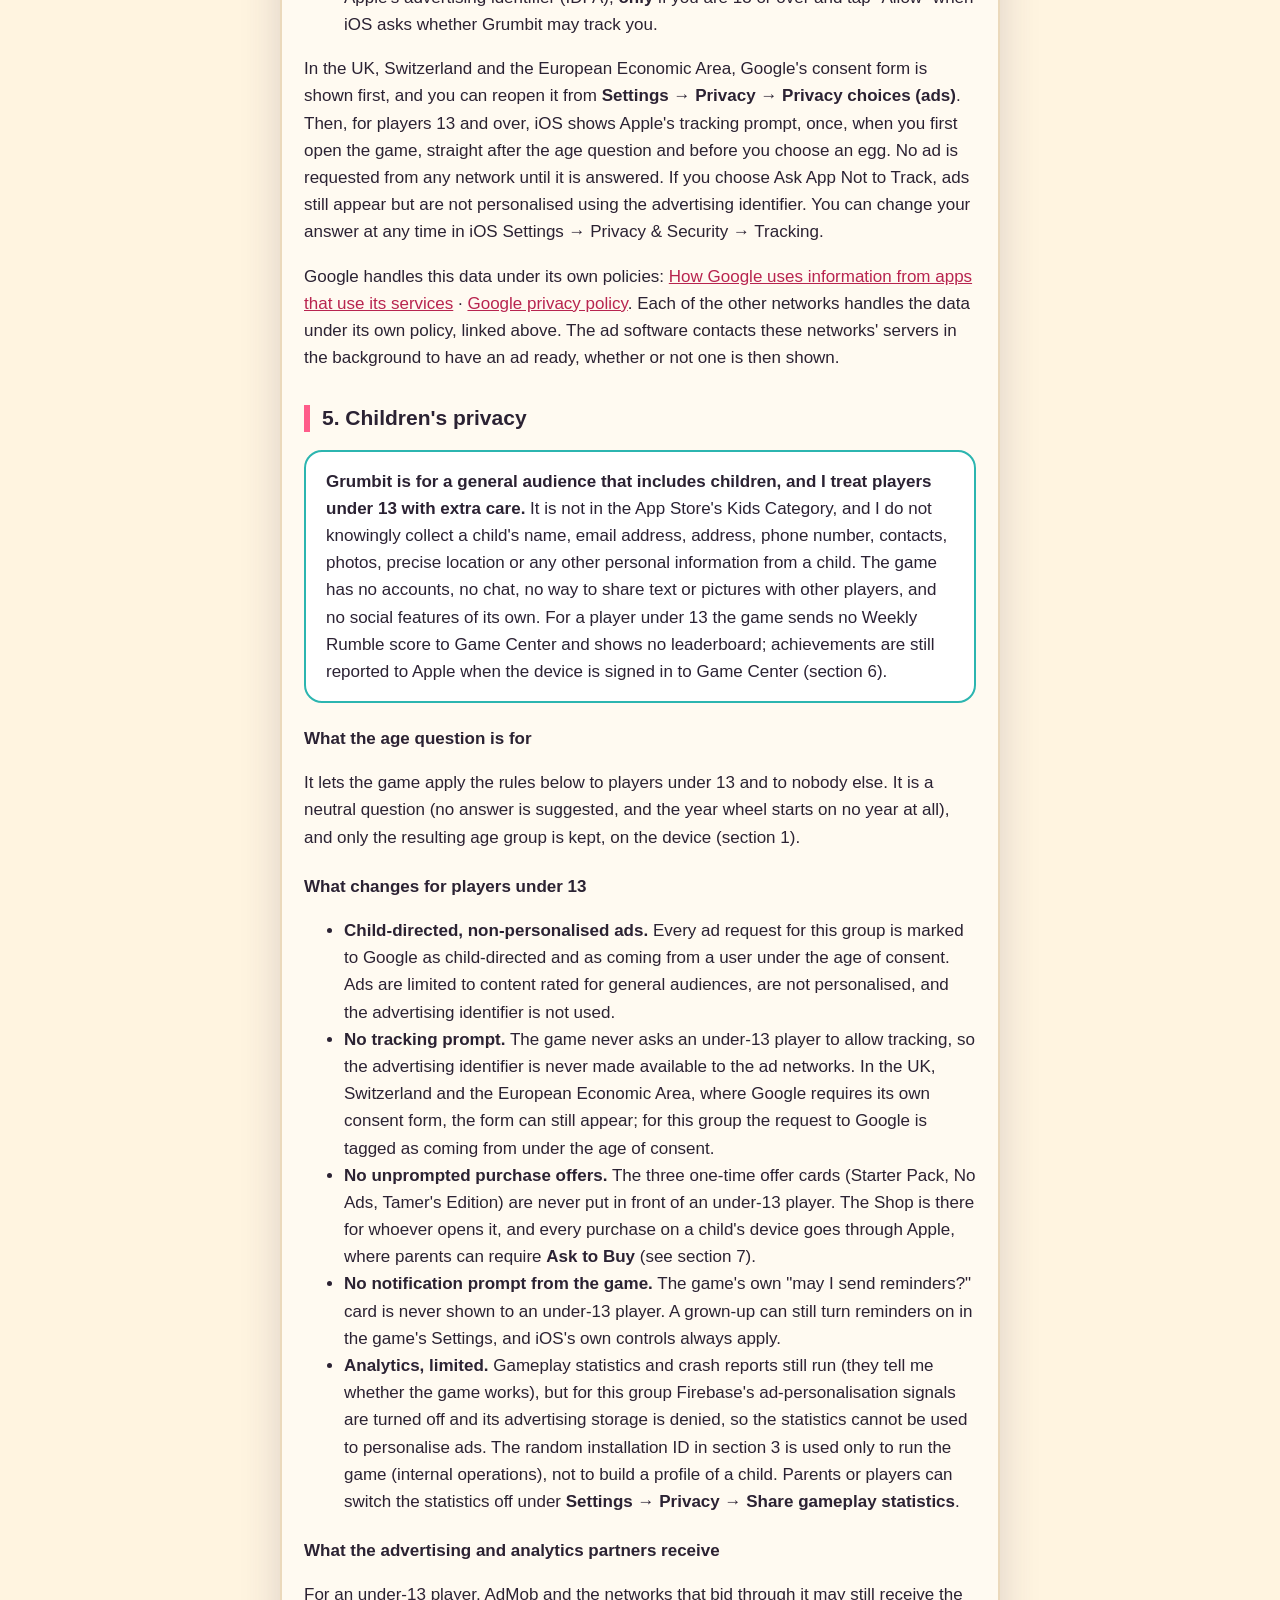
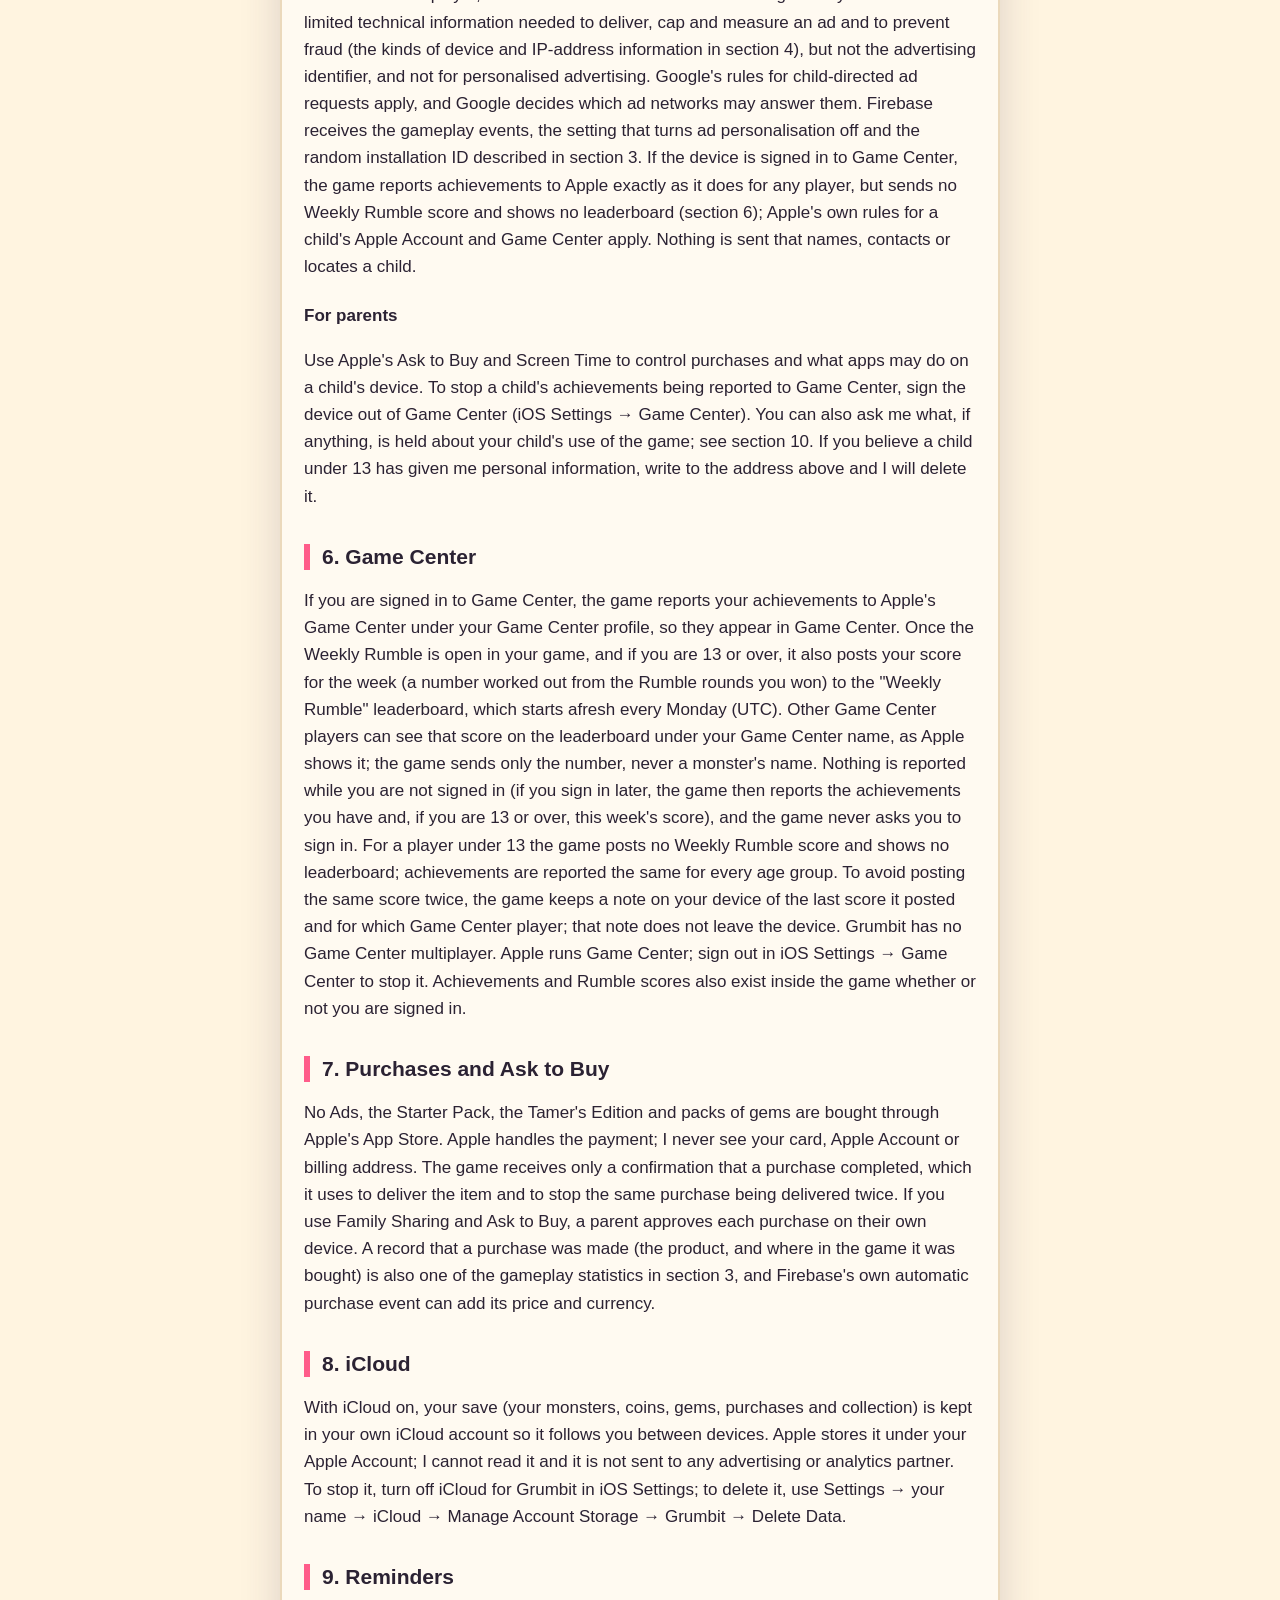
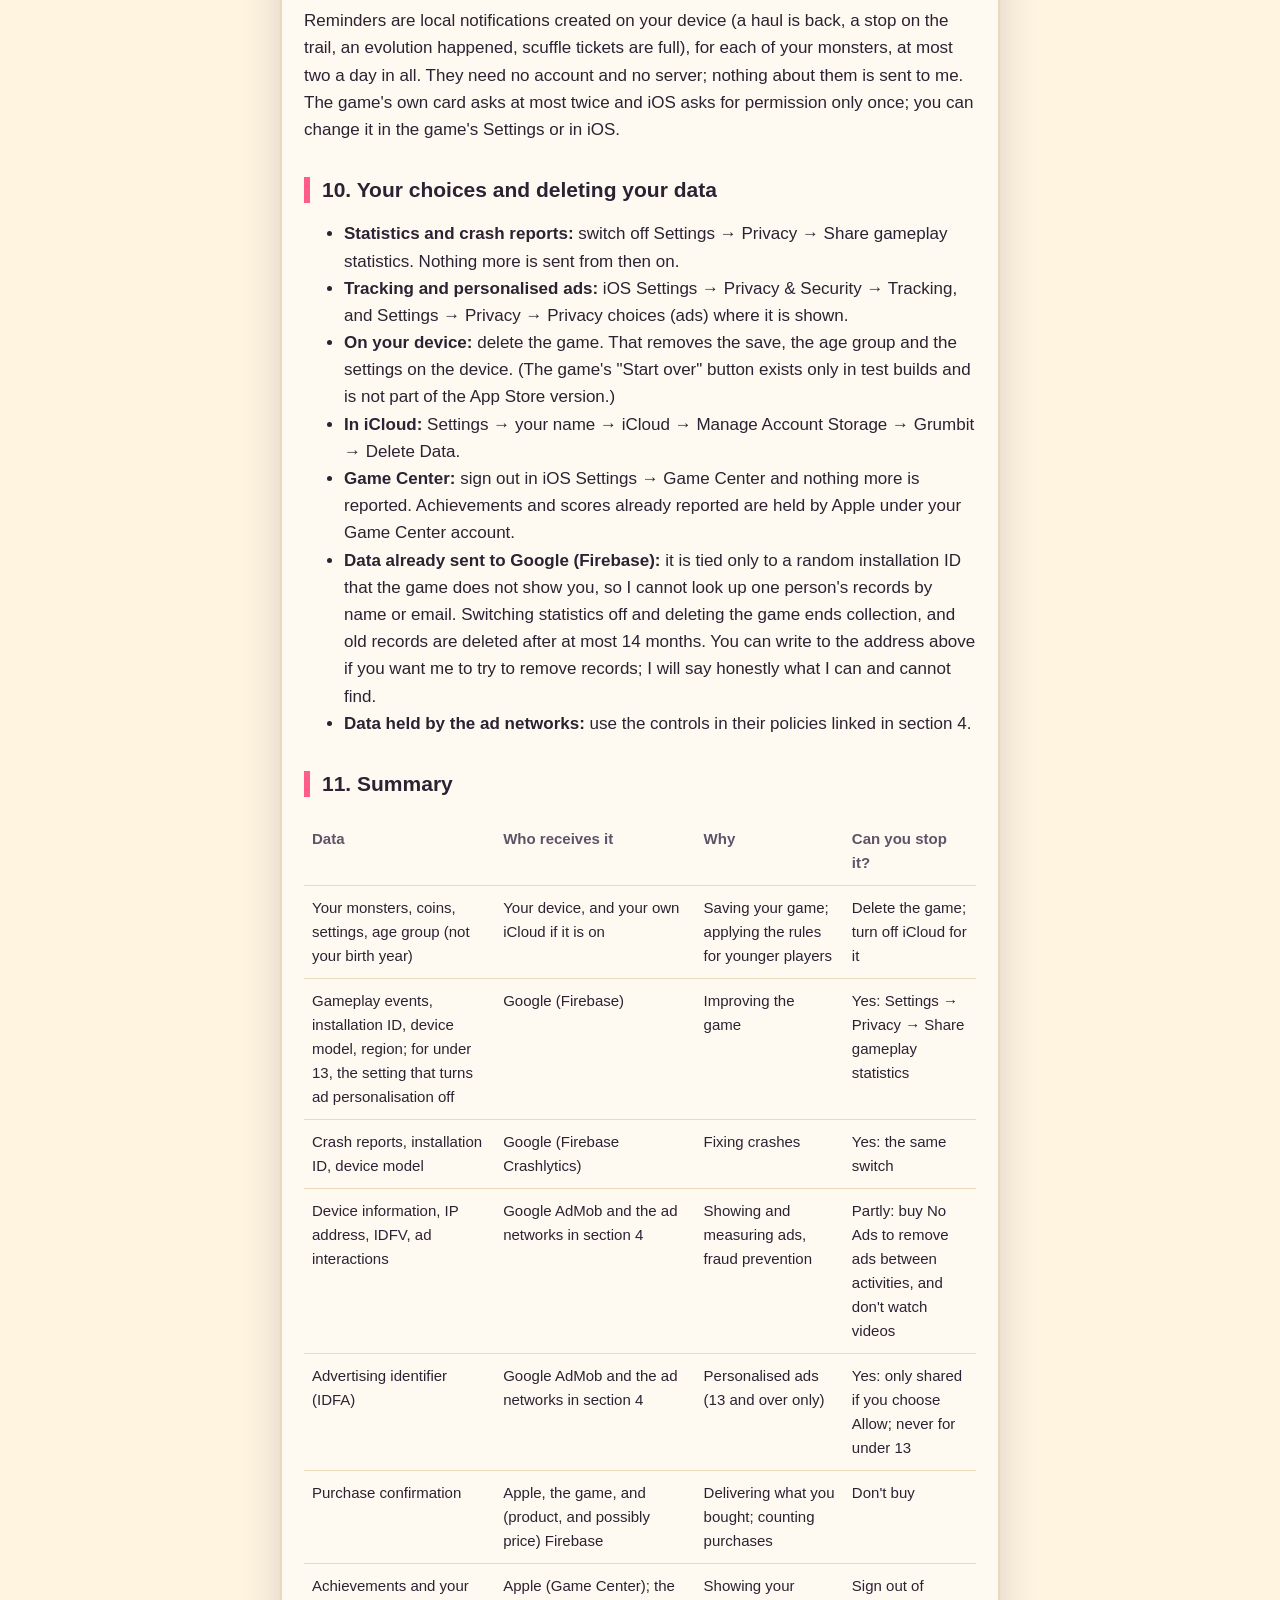
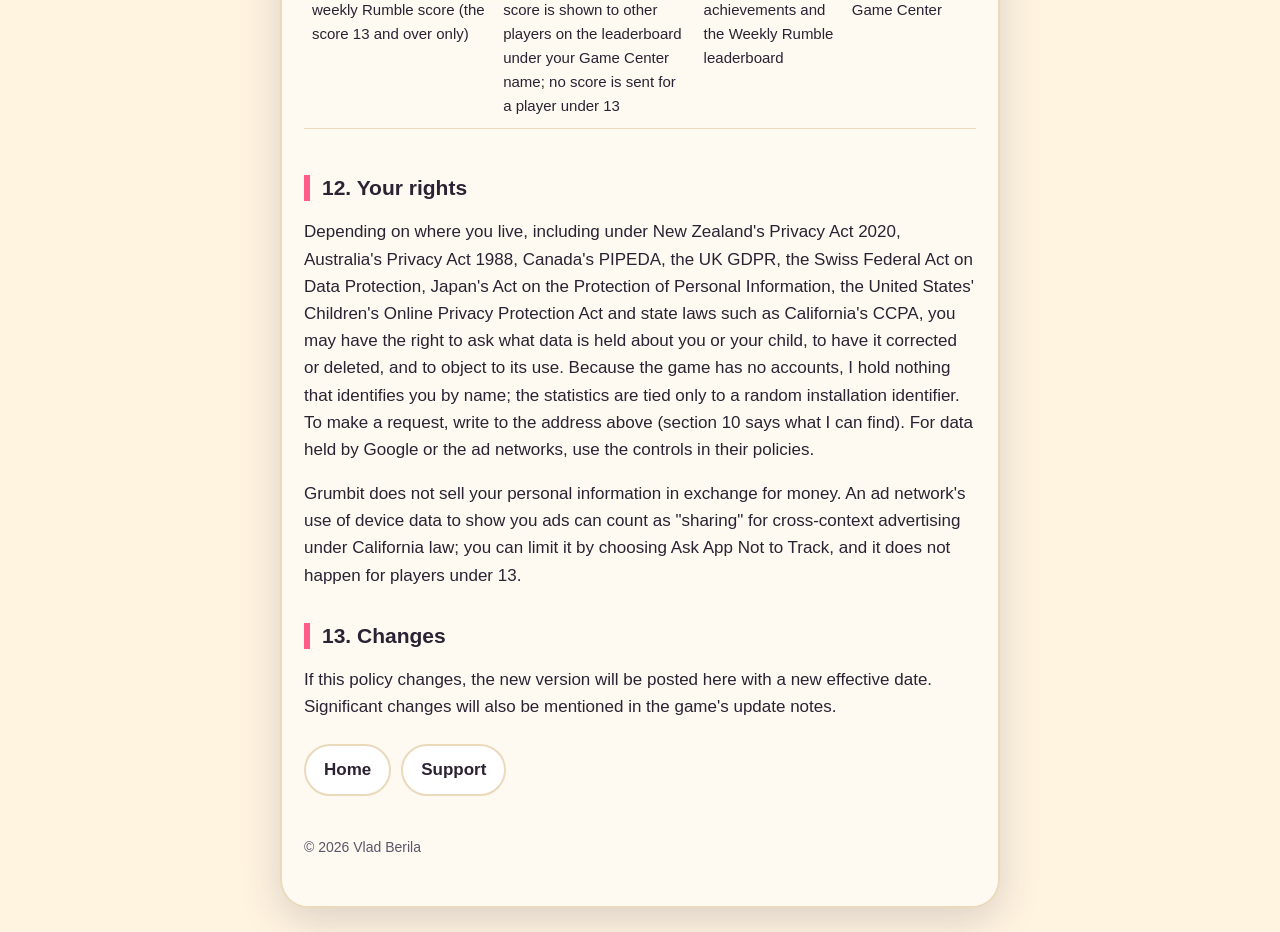
==== commit 6cdade7b: "Publish site from Grumbit site/" ====
--- a/privacy.html
+++ b/privacy.html
@@ -234,8 +234,8 @@
   iCloud → Manage Account Storage → Grumbit → Delete Data.</p>
 
   <h2>9. Reminders</h2>
-  <p>Reminders are local notifications created on your device (a haul is back, an evolution
-  happened, scuffle tickets are full), for each of your monsters, at most two a day in all. They
+  <p>Reminders are local notifications created on your device (a haul is back, a stop on the
+  trail, an evolution happened, scuffle tickets are full), for each of your monsters, at most two a day in all. They
   need no account and no server; nothing about them is sent to me. The game's own card asks at
   most twice and iOS asks for permission only once; you can change it in the game's Settings or
   in iOS.</p>
